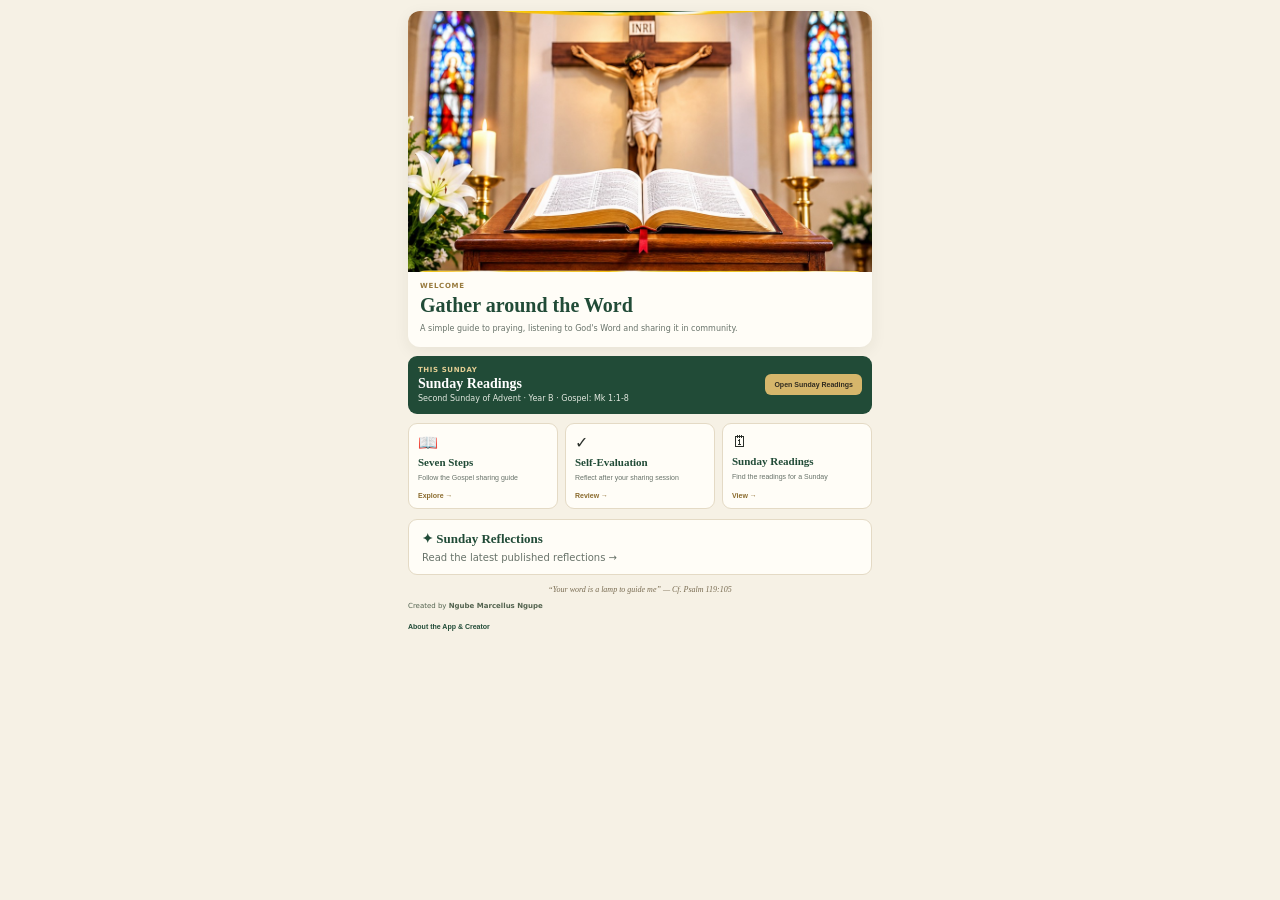
==== index.html @ 05b6136b "Add files via upload" ====
<!doctype html>
<html lang="en">
<head>
  <meta charset="utf-8">
  <meta name="viewport" content="width=device-width, initial-scale=1">
  <meta name="theme-color" content="#214b37">
  <meta name="description" content="An offline guide for Catholic Sunday Gospel sharing.">
  <link rel="manifest" href="manifest.webmanifest">
  <link rel="icon" href="assets/icon.svg" type="image/svg+xml">
  <link rel="stylesheet" href="styles.css">
  <title>Catholic Gospel Sharing</title>
</head>
<body>
  <header class="topbar">
    <div class="brand-mark" aria-hidden="true">✝</div>
    <div>
      <p class="eyebrow">CATHOLIC GOSPEL SHARING</p>
      <h1>Pray. Listen. Share. Live the Word.</h1>
    </div>
  </header>

  <main>
    <section id="home-view" class="view active" aria-labelledby="welcome-title">
      <div class="hero">
        <div class="hero-art">
          <img src="assets/crucifix_open_bible_lectern.jpg"
               alt="Catholic crucifix with Christ above an open Bible resting on a wooden lectern">
        </div>
        <div class="hero-copy">
          <p class="eyebrow">WELCOME</p>
          <h2 id="welcome-title">Gather around the Word</h2>
          <p>A simple guide to praying, listening to God's Word and sharing it in community.</p>
        </div>
      </div>

      <section class="sunday-panel">
        <div>
          <p class="eyebrow">THIS SUNDAY</p>
          <h2 id="sunday-title">Sunday Readings</h2>
          <p id="sunday-summary">Loading the upcoming Sunday readings…</p>
        </div>
        <button class="button button-gold" data-open="readings">Open Sunday Readings</button>
      </section>

      <div class="home-grid">
        <button class="nav-card" data-open="steps">
          <span class="card-icon">📖</span>
          <strong>Seven Steps</strong>
          <span>Follow the Gospel sharing guide</span>
          <span class="card-arrow">Explore →</span>
        </button>
        <button class="nav-card" data-open="evaluation">
          <span class="card-icon">✓</span>
          <strong>Self-Evaluation</strong>
          <span>Reflect after your sharing session</span>
          <span class="card-arrow">Review →</span>
        </button>
        <button class="nav-card" data-open="readings">
          <span class="card-icon">🗓</span>
          <strong>Sunday Readings</strong>
          <span>Find the readings for a Sunday</span>
          <span class="card-arrow">View →</span>
        </button>
      </div>
      <button class="reflections-home-link" data-open="reflections">✦ Sunday Reflections <span>Read the latest published reflections →</span></button>
      <p class="footer-motto">“Your word is a lamp to guide me” — Cf. Psalm 119:105</p>
      <p class="creator-credit">Created by <strong>Ngube Marcellus Ngupe</strong></p>
      <button class="back-link about-link" data-open="about">About the App &amp; Creator</button>
    </section>

    <section id="steps-view" class="view" aria-labelledby="steps-heading">
      <button class="back-link" data-open="home">← Home</button>
      <p class="eyebrow">GOSPEL SHARING GUIDE</p>
      <h2 id="steps-heading">The Seven Steps of Gospel Sharing</h2>
      <p class="intro">Use these steps as a guide for your group sharing session.</p>
      <div id="steps-list" class="content-list"></div>
    </section>

    <section id="evaluation-view" class="view" aria-labelledby="evaluation-heading">
      <button class="back-link" data-open="home">← Home</button>
      <p class="eyebrow">AFTER THE SESSION</p>
      <h2 id="evaluation-heading">Self-Evaluation Scheme</h2>
      <p class="intro">Review the session together and consider how the group can improve.</p>
      <div id="evaluation-list" class="content-list"></div>
      <p class="closing-note" id="evaluation-closing"></p>
    </section>

    <section id="about-view" class="view" aria-labelledby="about-heading">
      <button class="back-link" data-open="home">← Home</button>
      <p class="eyebrow">ABOUT THIS PROJECT</p>
      <h2 id="about-heading">About Catholic Gospel Sharing</h2>
      <div class="content-card">
        <h3>Created and developed by</h3>
        <p><strong>NGUBE MARCELLUS NGUPE</strong></p>
        <p>A Catholic initiative designed to support prayerful reflection and meaningful sharing of the Sunday Gospel.</p>
        <p>This app brings together the Seven Steps of Gospel Sharing, a Self-Evaluation Scheme and Sunday Scripture references in one accessible guide.</p>
        <p><strong>For further enquiries, contact the app designer at <a href="mailto:ngupemars20@gmail.com">ngupemars20@gmail.com</a>.</strong></p>
      </div>
      <p class="small-note">The app is intended as a guide for personal and group Gospel sharing.</p>
    </section>


    <section id="reflections-view" class="view" aria-labelledby="reflections-heading">
      <button class="back-link" data-open="home">← Home</button>
      <p class="eyebrow">GROWING IN THE WORD</p>
      <h2 id="reflections-heading">Sunday Reflections</h2>
      <p class="intro">Read reflections prepared for the Sunday liturgy. Downloaded reflections remain available when you are offline.</p>
      <div class="reflection-toolbar">
        <span id="reflection-sync-status" class="sync-status" aria-live="polite">Checking for saved reflections…</span>
        <button id="refresh-reflections" class="button button-gold" type="button">Refresh</button>
      </div>
      <div id="reflections-list" class="content-list">
        <article class="content-card"><p>Loading saved reflections…</p></article>
      </div>
      <p class="small-note">When connected to the internet, tap Refresh to check for newly published reflections. Previously downloaded reflections remain available offline.</p>
    </section>

    <section id="readings-view" class="view" aria-labelledby="readings-heading">
      <button class="back-link" data-open="home">← Home</button>
      <p class="eyebrow">THE SUNDAY LITURGY</p>
      <h2 id="readings-heading">Sunday Readings</h2>
      <label class="date-label" for="sunday-date">Choose a Sunday</label>
      <input type="date" id="sunday-date">
      <div id="reading-result" class="reading-card">
        <h3>Loading Sunday readings…</h3>
      </div>
      <p class="small-note">The app selects the upcoming Sunday from Monday 00:00 through Sunday, using your phone's local time. Only Sunday readings are shown here.</p>
    </section>
  </main>

  <nav class="bottom-nav" aria-label="Main navigation">
    <button class="bottom-item selected" data-open="home"><span>⌂</span>Home</button>
    <button class="bottom-item" data-open="steps"><span>📖</span>Steps</button>
    <button class="bottom-item" data-open="readings"><span>🗓</span>Sundays</button>
    <button class="bottom-item" data-open="evaluation"><span>✓</span>Evaluate</button>
  </nav>
  <script src="app.js"></script>
  <script>
    if ("serviceWorker" in navigator && (location.protocol === "https:" || location.hostname === "localhost" || location.hostname === "127.0.0.1")) {
      window.addEventListener("load", () => navigator.serviceWorker.register("./sw.js").catch(() => {}));
    }
  </script>
</body>
</html>
---- styles.css ----
*{box-sizing:border-box} :root{--green:#214b37;--green2:#2d6348;--cream:#f6f1e5;--paper:#fffdf7;--gold:#d6b66b;--ink:#2b302b;--muted:#68736a}
body{margin:0;background:var(--cream);color:var(--ink);font-family:system-ui,-apple-system,"Segoe UI",sans-serif;padding-bottom:84px}
.topbar{background:var(--green);color:#fff;padding:18px clamp(16px,4vw,42px);display:flex;align-items:center;gap:14px}
.brand-mark{width:42px;height:42px;border:1px solid #d8c58f;border-radius:50%;display:grid;place-items:center;color:#e6d19a;font-size:25px}
.topbar h1{font:500 clamp(14px,2vw,18px) Georgia,serif;margin:3px 0 0}.eyebrow{font-size:11px;letter-spacing:1.6px;font-weight:800;margin:0;color:#987a3d}
.topbar .eyebrow{color:#e2d3a7}.offline-pill{margin-left:auto;border:1px solid #8aaf92;border-radius:30px;padding:7px 10px;font-size:10px;letter-spacing:.7px;white-space:nowrap}
main{max-width:960px;margin:0 auto;padding:22px 16px 36px}.view{display:none}.view.active{display:block}
.hero{background:var(--paper);border-radius:20px;overflow:hidden;box-shadow:0 5px 20px #30241112}
.hero-art{background:#e9dfc9}.hero-art img{display:block;width:100%;height:auto;aspect-ratio:16/9;object-fit:cover}
.hero-copy{padding:22px 24px 24px}.hero-copy h2{font:600 clamp(25px,4vw,36px) Georgia,serif;color:var(--green);margin:8px 0}.hero-copy p:last-child{color:var(--muted);margin-bottom:0;line-height:1.6}
.sunday-panel{margin-top:18px;padding:20px;border-radius:16px;background:var(--green);color:#fff;display:flex;align-items:center;justify-content:space-between;gap:18px}.sunday-panel .eyebrow{color:#e4ce94}.sunday-panel h2{margin:6px 0;font:600 23px Georgia,serif}.sunday-panel p:not(.eyebrow){margin:0;color:#e2e8df;line-height:1.5}
.button{border:0;border-radius:10px;padding:12px 16px;font-weight:750;cursor:pointer}.button-gold{background:var(--gold);color:#302b20;white-space:nowrap}
.home-grid{display:grid;grid-template-columns:repeat(3,1fr);gap:14px;margin-top:18px}.nav-card{border:1px solid #e4dac5;background:var(--paper);border-radius:16px;text-align:left;padding:18px;display:flex;flex-direction:column;gap:9px;min-height:170px;color:var(--ink);cursor:pointer}.nav-card strong{font:600 19px Georgia,serif;color:var(--green)}.nav-card>span:not(.card-icon):not(.card-arrow){font-size:13px;color:var(--muted);line-height:1.4}.card-icon{font-size:25px}.card-arrow{font-size:13px;color:#8b6b2d;font-weight:750;margin-top:auto}
.footer-motto{text-align:center;color:#786b51;font:italic 15px Georgia,serif;margin:24px 0 4px}
.back-link{border:0;background:transparent;color:var(--green);font-weight:750;padding:6px 0 16px;cursor:pointer}.view>h2{font:600 clamp(25px,4vw,34px) Georgia,serif;color:var(--green);margin:7px 0}.intro{color:var(--muted);line-height:1.55;margin:0 0 18px}
.content-list{display:grid;gap:12px}.content-card{background:var(--paper);border:1px solid #e6ddca;border-radius:14px;padding:17px 18px}.content-card h3{margin:0 0 10px;color:var(--green);font:600 20px Georgia,serif}.content-card p{line-height:1.55;margin:7px 0}.content-card ul{padding-left:22px;margin:8px 0}.content-card li{padding:3px 0;line-height:1.5}.content-note{background:#f2ead7;border-left:3px solid var(--gold);padding:10px 12px;border-radius:0 8px 8px 0;color:#5e523e;font-style:italic;margin-top:12px;line-height:1.5}
.closing-note{background:#eee4d0;padding:16px;border-radius:12px;color:#5b4d37;font:italic 17px Georgia,serif;line-height:1.5;margin-top:18px}
.date-label{display:block;font-weight:700;margin:18px 0 7px}.reading-card{background:var(--paper);border:1px solid #e6ddca;border-radius:14px;padding:18px;margin-top:14px;line-height:1.55}.reading-card h3{margin-top:0;color:var(--green)}input[type=date]{padding:12px;border:1px solid #cfc5b0;border-radius:9px;background:white;font:inherit;max-width:100%}.small-note{font-size:12px;color:var(--muted);line-height:1.5;margin-top:14px}
.bottom-nav{position:fixed;bottom:0;left:0;right:0;background:#fffdf8;border-top:1px solid #e2dacb;display:flex;justify-content:center;gap:clamp(8px,5vw,55px);padding:8px 8px max(8px,env(safe-area-inset-bottom));z-index:5}.bottom-item{border:0;background:transparent;color:#69736a;font-size:11px;display:flex;flex-direction:column;align-items:center;gap:3px;min-width:58px;cursor:pointer}.bottom-item span{font-size:19px}.bottom-item.selected{color:var(--green);font-weight:800}
@media(max-width:650px){.home-grid{grid-template-columns:1fr}.nav-card{min-height:120px}.sunday-panel{align-items:flex-start;flex-direction:column}.button-gold{width:100%}.offline-pill{font-size:9px;padding:6px 8px}.hero-art svg{min-height:170px}}

.reading-line{padding:10px 0;border-top:1px solid #eee5d4}.reading-line strong{color:#87672f;font-size:13px}.reading-line p{margin:4px 0 0;font:18px Georgia,serif;color:#263e30}

/* Final layout refinement: make Sunday Readings the main home-screen focus */
.hero-art img{height:150px;aspect-ratio:auto;object-fit:cover}
.hero-copy{padding:12px 18px 14px}
.hero-copy h2{font-size:clamp(21px,3vw,27px);margin:5px 0}
.hero-copy p:last-child{font-size:13px;line-height:1.4}
.sunday-panel{margin-top:14px;padding:27px 24px;min-height:190px;gap:22px}
.sunday-panel h2{font-size:clamp(27px,4vw,34px)}
.sunday-panel p:not(.eyebrow){font-size:16px;line-height:1.55}
.sunday-panel .button-gold{padding:15px 20px;font-size:15px}
.step-subtitle{font-style:italic;color:var(--muted);margin:0 0 8px}
.step-afterwards{margin:10px 0 0;line-height:1.55}
@media(max-width:650px){.hero-art img{height:125px}.sunday-panel{min-height:0;padding:22px 18px}.sunday-panel h2{font-size:27px}}


/* Home-screen visual balance: give the crucifix and Bible more room */
.hero-art img{height:260px;aspect-ratio:auto;object-fit:cover;object-position:center center}
.sunday-panel{margin-top:12px;padding:12px 16px;min-height:0;gap:12px}
.sunday-panel h2{font-size:clamp(21px,3vw,25px);margin:3px 0}
.sunday-panel p:not(.eyebrow){font-size:13px;line-height:1.35}
.sunday-panel .button-gold{padding:10px 14px;font-size:13px}
@media(max-width:650px){
  .hero-art img{height:225px}
  .sunday-panel{padding:11px 14px;gap:9px}
  .sunday-panel h2{font-size:23px}
  .sunday-panel .button-gold{width:100%;padding:9px 12px}
}

/* Approved original compact home-page design (reference screenshot, 23 Nov 2026) */
body{padding-bottom:0}
.topbar{display:none}
main{width:calc(100% - 24px);max-width:464px;margin:0 auto;padding:11px 0 24px}
.hero{border-radius:12px;box-shadow:0 4px 16px #30241112}
.hero-art img{width:100%;height:auto;aspect-ratio:16/9;object-fit:cover;object-position:center center}
.hero-copy{padding:10px 12px 12px}
.hero-copy .eyebrow{font-size:7px;letter-spacing:.7px}
.hero-copy h2{font-size:20px;margin:4px 0 6px}
.hero-copy p:last-child{font-size:8px;line-height:1.45;margin:0}
.sunday-panel{margin-top:9px;padding:10px;border-radius:9px;min-height:0;display:flex;flex-direction:row;align-items:center;justify-content:space-between;gap:8px}
.sunday-panel .eyebrow{font-size:7px;letter-spacing:.6px}
.sunday-panel h2{font-size:14px;margin:2px 0}
.sunday-panel p:not(.eyebrow){font-size:8px;line-height:1.35}
.sunday-panel .button-gold{width:auto;padding:7px 9px;font-size:7px;border-radius:6px}
.home-grid{grid-template-columns:repeat(3,minmax(0,1fr));gap:7px;margin-top:9px}
.nav-card{min-width:0;min-height:86px;padding:9px;border-radius:9px;gap:4px}
.card-icon{font-size:16px}
.nav-card strong{font-size:11px;line-height:1.15}
.nav-card>span:not(.card-icon):not(.card-arrow){font-size:7px;line-height:1.3}
.card-arrow{font-size:7px}
.footer-motto{font-size:8px;margin:10px 0 6px}
.creator-credit{font-size:7px;margin:8px 0 4px;color:#53634f}
.about-link{font-size:7px;padding:4px 0 8px}
.bottom-nav{display:none}
@media(max-width:380px){
  main{width:calc(100% - 18px)}
  .nav-card{padding:7px;min-height:82px}
  .nav-card strong{font-size:10px}
  .sunday-panel .button-gold{font-size:6px;padding:6px 7px}
}
/* Other app sections retain their existing full-width reading layout. */


/* Sunday Reflections page; home-screen artwork and approved layout remain unchanged. */
.reflections-home-link{display:flex;flex-direction:column;align-items:flex-start;gap:5px;width:100%;margin:10px 0 0;padding:11px 13px;border:1px solid #e4dac5;border-radius:9px;background:var(--paper);color:var(--green);font:700 13px Georgia,serif;text-align:left;cursor:pointer}
.reflections-home-link span{font:normal 10px system-ui,sans-serif;color:var(--muted)}
.reflection-toolbar{display:flex;align-items:center;justify-content:space-between;gap:12px;margin:12px 0 16px;padding:10px 12px;background:#fffdf7;border:1px solid #e6ddca;border-radius:10px}
.sync-status{font-size:12px;color:var(--muted);line-height:1.4}
.reflection-toolbar .button{white-space:nowrap}
.reflection-card h3{margin-bottom:8px}
.reflection-scripture{font-weight:700;color:#8b6b2d;margin:0 0 12px!important}
.reflection-body{white-space:pre-wrap;line-height:1.7!important}
@media(max-width:420px){.reflection-toolbar{align-items:flex-start;flex-direction:column}.reflection-toolbar .button{width:100%}}
/* Sunday Reflection Media */

.reflection-media {
  margin-top: 16px;
}

.reflection-image {
  display: block;
  width: 100%;
  max-height: 420px;
  object-fit: contain;
  border-radius: 12px;
  margin: 10px 0;
}

.reflection-media audio,
.reflection-media video {
  display: block;
  width: 100%;
  max-width: 100%;
  margin: 8px 0;
}

.reflection-media video {
  max-height: 420px;
  background: #000;
  border-radius: 12px;
}
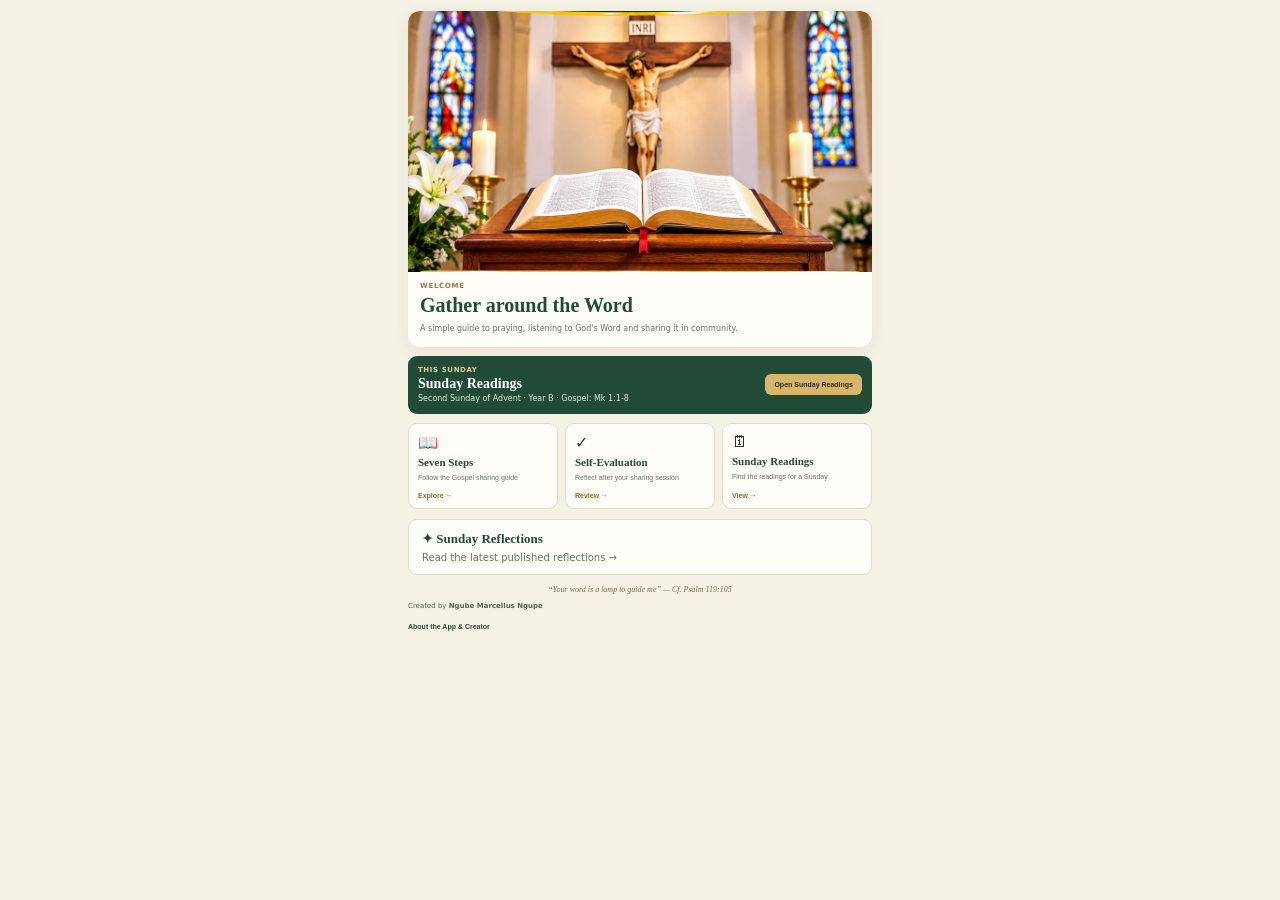
==== commit 14d30cbb: "Update index.html" ====
--- a/index.html
+++ b/index.html
@@ -1,6 +1,11 @@
 <!doctype html>
 <html lang="en">
 <head>
+  <meta name="google-site-verification" content="rZphT85cNPRZ5kYVv5P3oybiCiIdPsI3Nzg5w8yJJO0" />
+<meta name="apple-mobile-web-app-capable" content="yes">
+<meta name="apple-mobile-web-app-status-bar-style" content="default">
+<meta name="apple-mobile-web-app-title" content="Gospel Sharing">
+<link rel="apple-touch-icon" href="assets/icon-192.png">
   <meta charset="utf-8">
   <meta name="viewport" content="width=device-width, initial-scale=1">
   <meta name="theme-color" content="#214b37">
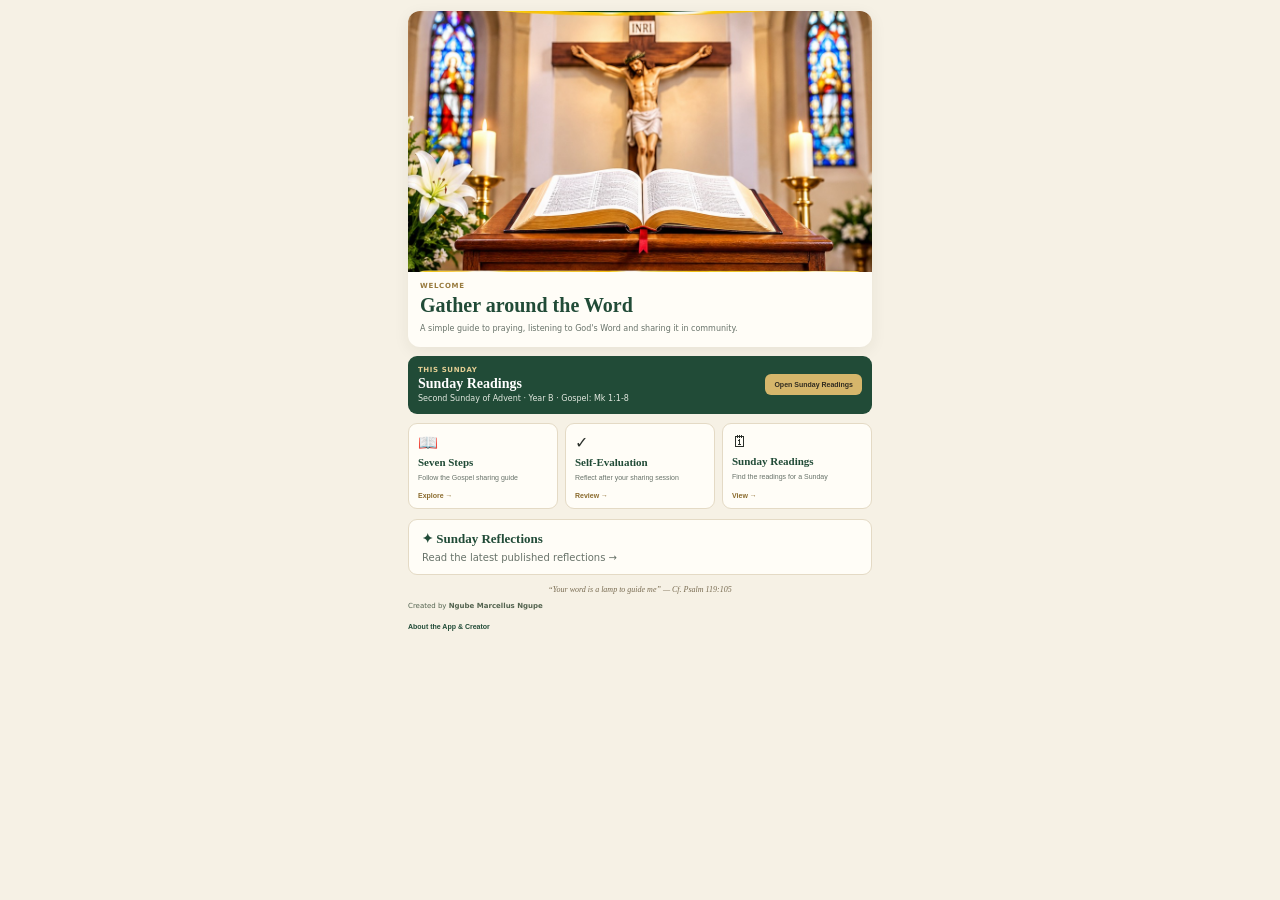
==== commit 208a8ebe: "Update index.html" ====
--- a/index.html
+++ b/index.html
@@ -13,7 +13,8 @@
   <link rel="manifest" href="manifest.webmanifest">
   <link rel="icon" href="assets/icon.svg" type="image/svg+xml">
   <link rel="stylesheet" href="styles.css">
-  <title>Catholic Gospel Sharing</title>
+  <title>GOSPEL SHARING – Catholic Sunday Gospel Reflections and Bible Sharing Guide</title>
+<meta name="description" content="Discover GOSPEL SHARING, a Catholic resource for Sunday Gospel reflections, Bible sharing, prayer and deeper understanding of God's Word.">
 </head>
 <body>
   <header class="topbar">
